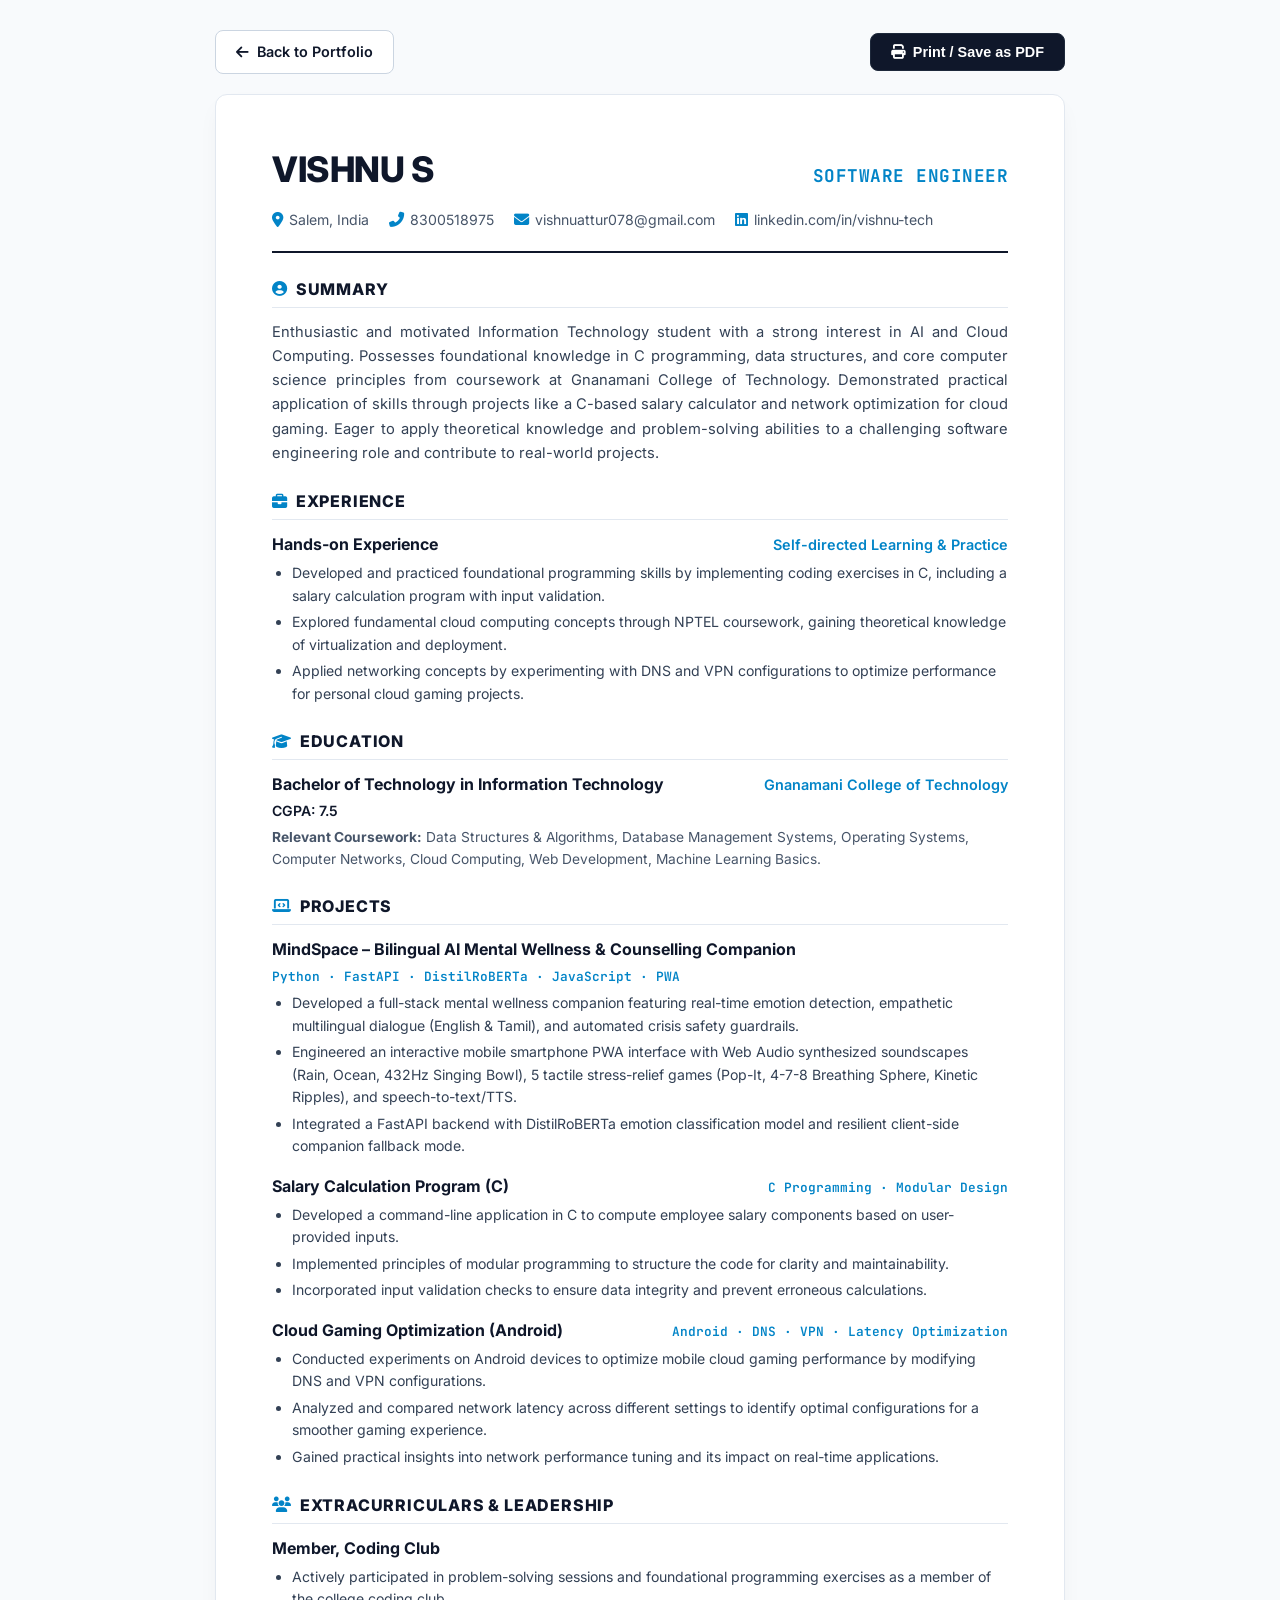
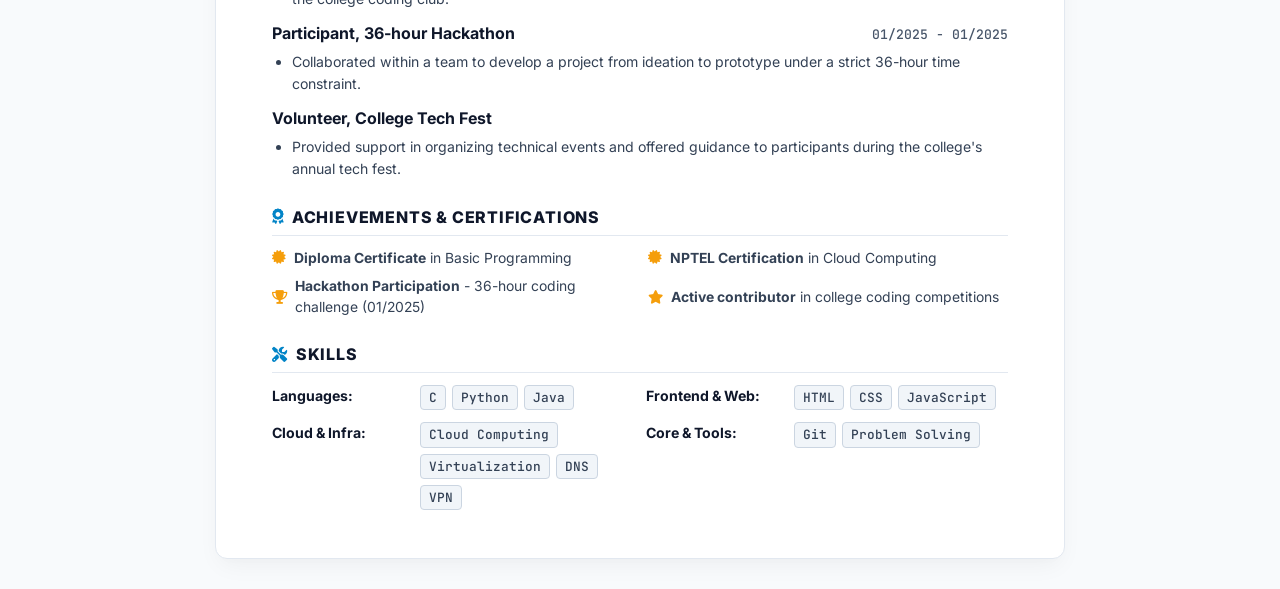
==== resume.html @ a4b35b4b "Update portfolio design, dynamic data store, admin dashboard, and add resume page" ====
<!DOCTYPE html>
<html lang="en">
<head>
    <meta charset="UTF-8">
    <meta name="viewport" content="width=device-width, initial-scale=1.0">
    <title>Vishnu S - Software Engineer Resume</title>
    <link rel="preconnect" href="https://fonts.googleapis.com">
    <link rel="preconnect" href="https://fonts.gstatic.com" crossorigin>
    <link href="https://fonts.googleapis.com/css2?family=Inter:wght@300;400;500;600;700;800&family=JetBrains+Mono:wght@400;500;600&display=swap" rel="stylesheet">
    <link rel="stylesheet" href="https://cdnjs.cloudflare.com/ajax/libs/font-awesome/6.5.1/css/all.min.css">
    <style>
        :root {
            --primary: #0f172a;
            --accent: #0284c7;
            --accent-light: #e0f2fe;
            --text-main: #1e293b;
            --text-muted: #475569;
            --border-color: #cbd5e1;
            --bg-page: #f8fafc;
            --bg-card: #ffffff;
        }

        * {
            box-sizing: border-box;
            margin: 0;
            padding: 0;
        }

        body {
            font-family: 'Inter', -apple-system, BlinkMacSystemFont, sans-serif;
            background: var(--bg-page);
            color: var(--text-main);
            line-height: 1.5;
            padding: 30px 16px;
        }

        .resume-actions-bar {
            max-width: 850px;
            margin: 0 auto 20px auto;
            display: flex;
            justify-content: space-between;
            align-items: center;
        }

        .btn-action {
            display: inline-flex;
            align-items: center;
            gap: 8px;
            background: #0f172a;
            color: #ffffff;
            border: 1px solid #1e293b;
            padding: 10px 20px;
            border-radius: 8px;
            font-size: 0.9rem;
            font-weight: 600;
            cursor: pointer;
            text-decoration: none;
            transition: all 0.2s ease;
        }

        .btn-action:hover {
            background: #0284c7;
            border-color: #0284c7;
            transform: translateY(-1px);
        }

        .btn-action.ghost {
            background: #ffffff;
            color: #0f172a;
            border-color: #cbd5e1;
        }

        .btn-action.ghost:hover {
            background: #f1f5f9;
            border-color: #94a3b8;
        }

        .resume-container {
            max-width: 850px;
            margin: 0 auto;
            background: var(--bg-card);
            border: 1px solid #e2e8f0;
            box-shadow: 0 10px 25px -5px rgba(0, 0, 0, 0.05), 0 8px 10px -6px rgba(0, 0, 0, 0.01);
            border-radius: 12px;
            padding: 48px 56px;
        }

        /* Header */
        .res-header {
            border-bottom: 2px solid var(--primary);
            padding-bottom: 20px;
            margin-bottom: 24px;
        }

        .res-name-title {
            display: flex;
            justify-content: space-between;
            align-items: baseline;
            flex-wrap: wrap;
            gap: 10px;
        }

        .res-name {
            font-size: 2.2rem;
            font-weight: 800;
            letter-spacing: -0.5px;
            color: var(--primary);
            text-transform: uppercase;
        }

        .res-role {
            font-size: 1.1rem;
            font-weight: 700;
            letter-spacing: 0.5px;
            color: var(--accent);
            text-transform: uppercase;
            font-family: 'JetBrains Mono', monospace;
        }

        .res-contact-bar {
            display: flex;
            flex-wrap: wrap;
            gap: 20px;
            margin-top: 14px;
            font-size: 0.88rem;
            color: var(--text-muted);
        }

        .res-contact-item {
            display: inline-flex;
            align-items: center;
            gap: 6px;
        }

        .res-contact-item i {
            color: var(--accent);
            font-size: 0.95rem;
        }

        .res-contact-item a {
            color: inherit;
            text-decoration: none;
            transition: color 0.15s;
        }

        .res-contact-item a:hover {
            color: var(--accent);
            text-decoration: underline;
        }

        /* Sections */
        .res-section {
            margin-bottom: 24px;
        }

        .res-sec-heading {
            font-size: 1rem;
            font-weight: 800;
            text-transform: uppercase;
            letter-spacing: 0.8px;
            color: var(--primary);
            border-bottom: 1.5px solid #e2e8f0;
            padding-bottom: 6px;
            margin-bottom: 12px;
            display: flex;
            align-items: center;
            gap: 8px;
        }

        .res-sec-heading i {
            color: var(--accent);
            font-size: 0.95rem;
        }

        .res-summary-body {
            font-size: 0.92rem;
            line-height: 1.65;
            color: #334155;
            text-align: justify;
        }

        /* Entry Blocks */
        .res-block {
            margin-bottom: 16px;
        }

        .res-block-header {
            display: flex;
            justify-content: space-between;
            align-items: baseline;
            flex-wrap: wrap;
            gap: 6px;
            margin-bottom: 4px;
        }

        .res-block-title {
            font-size: 1rem;
            font-weight: 700;
            color: var(--primary);
        }

        .res-block-subtitle {
            font-size: 0.9rem;
            font-weight: 600;
            color: var(--accent);
        }

        .res-block-date {
            font-size: 0.82rem;
            font-family: 'JetBrains Mono', monospace;
            color: var(--text-muted);
            font-weight: 500;
        }

        .res-bullets {
            list-style-type: disc;
            margin-left: 20px;
            margin-top: 6px;
        }

        .res-bullets li {
            font-size: 0.88rem;
            line-height: 1.6;
            color: #334155;
            margin-bottom: 4px;
        }

        .res-coursework {
            font-size: 0.86rem;
            line-height: 1.55;
            color: #475569;
            margin-top: 6px;
        }

        /* Skills */
        .skills-grid {
            display: grid;
            grid-template-columns: repeat(2, 1fr);
            gap: 12px;
        }

        .skill-row {
            display: flex;
            align-items: flex-start;
            gap: 8px;
            font-size: 0.88rem;
        }

        .skill-category {
            font-weight: 700;
            color: var(--primary);
            min-width: 140px;
        }

        .skill-items {
            color: #334155;
            display: flex;
            flex-wrap: wrap;
            gap: 6px;
        }

        .skill-pill {
            background: #f1f5f9;
            border: 1px solid #cbd5e1;
            padding: 2px 8px;
            border-radius: 4px;
            font-size: 0.8rem;
            font-family: 'JetBrains Mono', monospace;
            font-weight: 500;
        }

        /* Certifications & Leadership */
        .cert-grid {
            display: grid;
            grid-template-columns: repeat(2, 1fr);
            gap: 8px 16px;
        }

        .cert-item {
            display: flex;
            align-items: center;
            gap: 8px;
            font-size: 0.87rem;
            color: #334155;
        }

        .cert-item i {
            color: #f59e0b;
            font-size: 0.85rem;
        }

        /* Print Media Query */
        @media print {
            body {
                background: #ffffff !important;
                padding: 0 !important;
            }

            .resume-actions-bar {
                display: none !important;
            }

            .resume-container {
                border: none !important;
                box-shadow: none !important;
                padding: 0 !important;
                max-width: 100% !important;
            }

            .res-name {
                color: #000000 !important;
            }

            .res-role {
                color: #0369a1 !important;
            }

            .res-sec-heading {
                border-bottom: 1.5px solid #94a3b8 !important;
            }

            .skill-pill {
                background: #f8fafc !important;
                border-color: #cbd5e1 !important;
            }
        }

        @media (max-width: 640px) {
            .resume-container {
                padding: 28px 20px;
            }

            .skills-grid, .cert-grid {
                grid-template-columns: 1fr;
            }
        }
    </style>
</head>
<body>

    <div class="resume-actions-bar">
        <a href="index.html" class="btn-action ghost">
            <i class="fas fa-arrow-left"></i> Back to Portfolio
        </a>
        <div style="display: flex; gap: 10px;">
            <button onclick="window.print()" class="btn-action">
                <i class="fas fa-print"></i> Print / Save as PDF
            </button>
        </div>
    </div>

    <main class="resume-container">
        <!-- Header -->
        <header class="res-header">
            <div class="res-name-title">
                <h1 class="res-name">VISHNU S</h1>
                <div class="res-role">SOFTWARE ENGINEER</div>
            </div>
            <div class="res-contact-bar">
                <span class="res-contact-item">
                    <i class="fas fa-map-marker-alt"></i> Salem, India
                </span>
                <span class="res-contact-item">
                    <i class="fas fa-phone-alt"></i> 8300518975
                </span>
                <span class="res-contact-item">
                    <i class="fas fa-envelope"></i> <a href="mailto:vishnuattur078@gmail.com">vishnuattur078@gmail.com</a>
                </span>
                <span class="res-contact-item">
                    <i class="fab fa-linkedin"></i> <a href="https://linkedin.com/in/vishnu-tech" target="_blank">linkedin.com/in/vishnu-tech</a>
                </span>
            </div>
        </header>

        <!-- Summary -->
        <section class="res-section">
            <h2 class="res-sec-heading"><i class="fas fa-user-circle"></i> SUMMARY</h2>
            <p class="res-summary-body">
                Enthusiastic and motivated Information Technology student with a strong interest in AI and Cloud Computing. Possesses foundational knowledge in C programming, data structures, and core computer science principles from coursework at Gnanamani College of Technology. Demonstrated practical application of skills through projects like a C-based salary calculator and network optimization for cloud gaming. Eager to apply theoretical knowledge and problem-solving abilities to a challenging software engineering role and contribute to real-world projects.
            </p>
        </section>

        <!-- Experience -->
        <section class="res-section">
            <h2 class="res-sec-heading"><i class="fas fa-briefcase"></i> EXPERIENCE</h2>
            <div class="res-block">
                <div class="res-block-header">
                    <div class="res-block-title">Hands-on Experience</div>
                    <div class="res-block-subtitle">Self-directed Learning & Practice</div>
                </div>
                <ul class="res-bullets">
                    <li>Developed and practiced foundational programming skills by implementing coding exercises in C, including a salary calculation program with input validation.</li>
                    <li>Explored fundamental cloud computing concepts through NPTEL coursework, gaining theoretical knowledge of virtualization and deployment.</li>
                    <li>Applied networking concepts by experimenting with DNS and VPN configurations to optimize performance for personal cloud gaming projects.</li>
                </ul>
            </div>
        </section>

        <!-- Education -->
        <section class="res-section">
            <h2 class="res-sec-heading"><i class="fas fa-graduation-cap"></i> EDUCATION</h2>
            <div class="res-block">
                <div class="res-block-header">
                    <div class="res-block-title">Bachelor of Technology in Information Technology</div>
                    <div class="res-block-subtitle">Gnanamani College of Technology</div>
                </div>
                <div style="font-size: 0.88rem; font-weight: 600; color: #0f172a; margin-top: 2px;">
                    CGPA: 7.5
                </div>
                <p class="res-coursework">
                    <strong>Relevant Coursework:</strong> Data Structures & Algorithms, Database Management Systems, Operating Systems, Computer Networks, Cloud Computing, Web Development, Machine Learning Basics.
                </p>
            </div>
        </section>

        <!-- Projects -->
        <section class="res-section">
            <h2 class="res-sec-heading"><i class="fas fa-laptop-code"></i> PROJECTS</h2>

            <!-- MindSpace AI Project -->
            <div class="res-block">
                <div class="res-block-header">
                    <div class="res-block-title">MindSpace – Bilingual AI Mental Wellness & Counselling Companion</div>
                    <div class="res-block-subtitle" style="font-family: 'JetBrains Mono', monospace; font-size: 0.8rem;">Python · FastAPI · DistilRoBERTa · JavaScript · PWA</div>
                </div>
                <ul class="res-bullets">
                    <li>Developed a full-stack mental wellness companion featuring real-time emotion detection, empathetic multilingual dialogue (English & Tamil), and automated crisis safety guardrails.</li>
                    <li>Engineered an interactive mobile smartphone PWA interface with Web Audio synthesized soundscapes (Rain, Ocean, 432Hz Singing Bowl), 5 tactile stress-relief games (Pop-It, 4-7-8 Breathing Sphere, Kinetic Ripples), and speech-to-text/TTS.</li>
                    <li>Integrated a FastAPI backend with DistilRoBERTa emotion classification model and resilient client-side companion fallback mode.</li>
                </ul>
            </div>

            <!-- Salary Calculation Program -->
            <div class="res-block">
                <div class="res-block-header">
                    <div class="res-block-title">Salary Calculation Program (C)</div>
                    <div class="res-block-subtitle" style="font-family: 'JetBrains Mono', monospace; font-size: 0.8rem;">C Programming · Modular Design</div>
                </div>
                <ul class="res-bullets">
                    <li>Developed a command-line application in C to compute employee salary components based on user-provided inputs.</li>
                    <li>Implemented principles of modular programming to structure the code for clarity and maintainability.</li>
                    <li>Incorporated input validation checks to ensure data integrity and prevent erroneous calculations.</li>
                </ul>
            </div>

            <!-- Cloud Gaming Optimization -->
            <div class="res-block">
                <div class="res-block-header">
                    <div class="res-block-title">Cloud Gaming Optimization (Android)</div>
                    <div class="res-block-subtitle" style="font-family: 'JetBrains Mono', monospace; font-size: 0.8rem;">Android · DNS · VPN · Latency Optimization</div>
                </div>
                <ul class="res-bullets">
                    <li>Conducted experiments on Android devices to optimize mobile cloud gaming performance by modifying DNS and VPN configurations.</li>
                    <li>Analyzed and compared network latency across different settings to identify optimal configurations for a smoother gaming experience.</li>
                    <li>Gained practical insights into network performance tuning and its impact on real-time applications.</li>
                </ul>
            </div>
        </section>

        <!-- Extracurriculars & Leadership -->
        <section class="res-section">
            <h2 class="res-sec-heading"><i class="fas fa-users"></i> EXTRACURRICULARS & LEADERSHIP</h2>

            <div class="res-block" style="margin-bottom: 10px;">
                <div class="res-block-header">
                    <div class="res-block-title">Member, Coding Club</div>
                </div>
                <ul class="res-bullets">
                    <li>Actively participated in problem-solving sessions and foundational programming exercises as a member of the college coding club.</li>
                </ul>
            </div>

            <div class="res-block" style="margin-bottom: 10px;">
                <div class="res-block-header">
                    <div class="res-block-title">Participant, 36-hour Hackathon</div>
                    <div class="res-block-date">01/2025 - 01/2025</div>
                </div>
                <ul class="res-bullets">
                    <li>Collaborated within a team to develop a project from ideation to prototype under a strict 36-hour time constraint.</li>
                </ul>
            </div>

            <div class="res-block">
                <div class="res-block-header">
                    <div class="res-block-title">Volunteer, College Tech Fest</div>
                </div>
                <ul class="res-bullets">
                    <li>Provided support in organizing technical events and offered guidance to participants during the college's annual tech fest.</li>
                </ul>
            </div>
        </section>

        <!-- Achievements & Certifications -->
        <section class="res-section">
            <h2 class="res-sec-heading"><i class="fas fa-award"></i> ACHIEVEMENTS & CERTIFICATIONS</h2>
            <div class="cert-grid">
                <div class="cert-item">
                    <i class="fas fa-certificate"></i>
                    <span><strong>Diploma Certificate</strong> in Basic Programming</span>
                </div>
                <div class="cert-item">
                    <i class="fas fa-certificate"></i>
                    <span><strong>NPTEL Certification</strong> in Cloud Computing</span>
                </div>
                <div class="cert-item">
                    <i class="fas fa-trophy"></i>
                    <span><strong>Hackathon Participation</strong> - 36-hour coding challenge (01/2025)</span>
                </div>
                <div class="cert-item">
                    <i class="fas fa-star"></i>
                    <span><strong>Active contributor</strong> in college coding competitions</span>
                </div>
            </div>
        </section>

        <!-- Skills -->
        <section class="res-section" style="margin-bottom: 0;">
            <h2 class="res-sec-heading"><i class="fas fa-tools"></i> SKILLS</h2>
            <div class="skills-grid">
                <div class="skill-row">
                    <span class="skill-category">Languages:</span>
                    <div class="skill-items">
                        <span class="skill-pill">C</span>
                        <span class="skill-pill">Python</span>
                        <span class="skill-pill">Java</span>
                    </div>
                </div>
                <div class="skill-row">
                    <span class="skill-category">Frontend & Web:</span>
                    <div class="skill-items">
                        <span class="skill-pill">HTML</span>
                        <span class="skill-pill">CSS</span>
                        <span class="skill-pill">JavaScript</span>
                    </div>
                </div>
                <div class="skill-row">
                    <span class="skill-category">Cloud & Infra:</span>
                    <div class="skill-items">
                        <span class="skill-pill">Cloud Computing</span>
                        <span class="skill-pill">Virtualization</span>
                        <span class="skill-pill">DNS</span>
                        <span class="skill-pill">VPN</span>
                    </div>
                </div>
                <div class="skill-row">
                    <span class="skill-category">Core & Tools:</span>
                    <div class="skill-items">
                        <span class="skill-pill">Git</span>
                        <span class="skill-pill">Problem Solving</span>
                    </div>
                </div>
            </div>
        </section>
    </main>
</body>
</html>
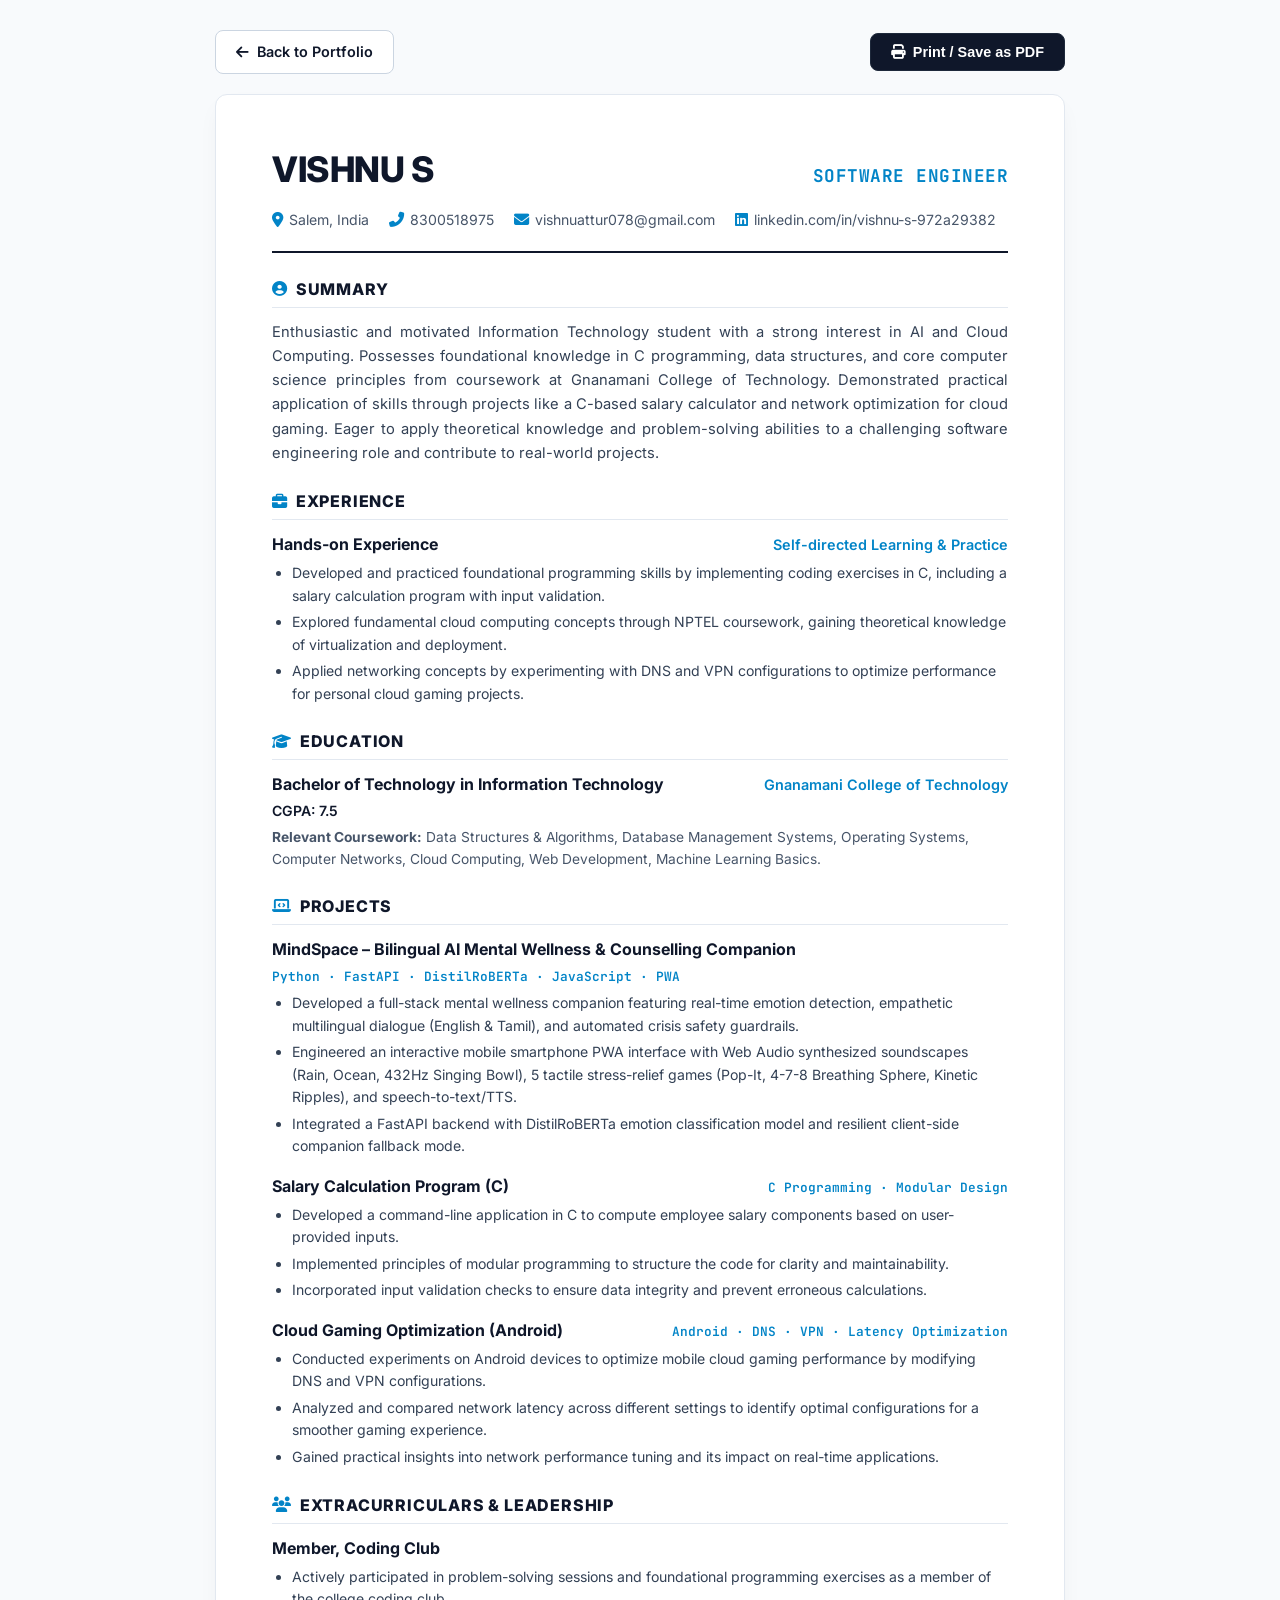
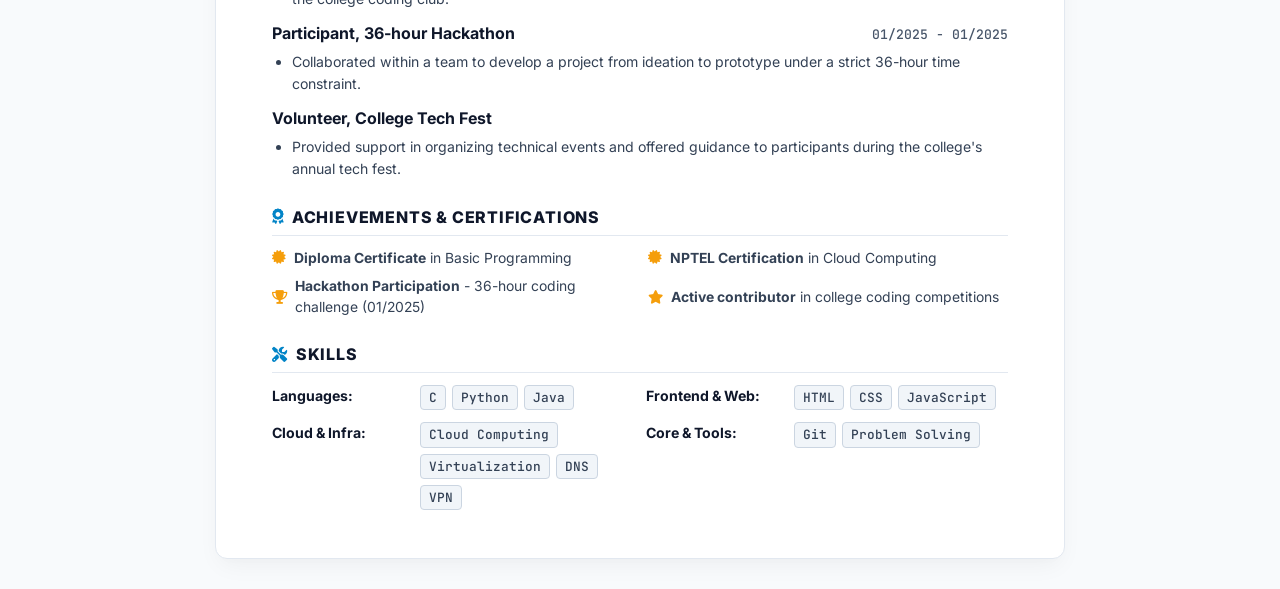
==== commit 23068a9d: "Update LinkedIn profile link to https://www.linkedin.com/in/vishnu-s-972a29382" ====
--- a/resume.html
+++ b/resume.html
@@ -291,9 +291,22 @@
 
         /* Print Media Query */
         @media print {
+            @page {
+                size: A4 portrait;
+                margin: 10mm 12mm;
+            }
+
             body {
                 background: #ffffff !important;
                 padding: 0 !important;
+            }
+
+            .res-section {
+                page-break-inside: avoid;
+            }
+
+            .res-block {
+                page-break-inside: avoid;
             }
 
             .resume-actions-bar {
@@ -367,7 +380,7 @@
                     <i class="fas fa-envelope"></i> <a href="mailto:vishnuattur078@gmail.com">vishnuattur078@gmail.com</a>
                 </span>
                 <span class="res-contact-item">
-                    <i class="fab fa-linkedin"></i> <a href="https://linkedin.com/in/vishnu-tech" target="_blank">linkedin.com/in/vishnu-tech</a>
+                    <i class="fab fa-linkedin"></i> <a href="https://www.linkedin.com/in/vishnu-s-972a29382" target="_blank">linkedin.com/in/vishnu-s-972a29382</a>
                 </span>
             </div>
         </header>
@@ -552,5 +565,13 @@
             </div>
         </section>
     </main>
+    <script>
+        // Auto trigger print if parameter passed
+        if (window.location.search.includes('print=true') || window.location.search.includes('download=1')) {
+            window.addEventListener('load', function() {
+                setTimeout(function() { window.print(); }, 400);
+            });
+        }
+    </script>
 </body>
 </html>
